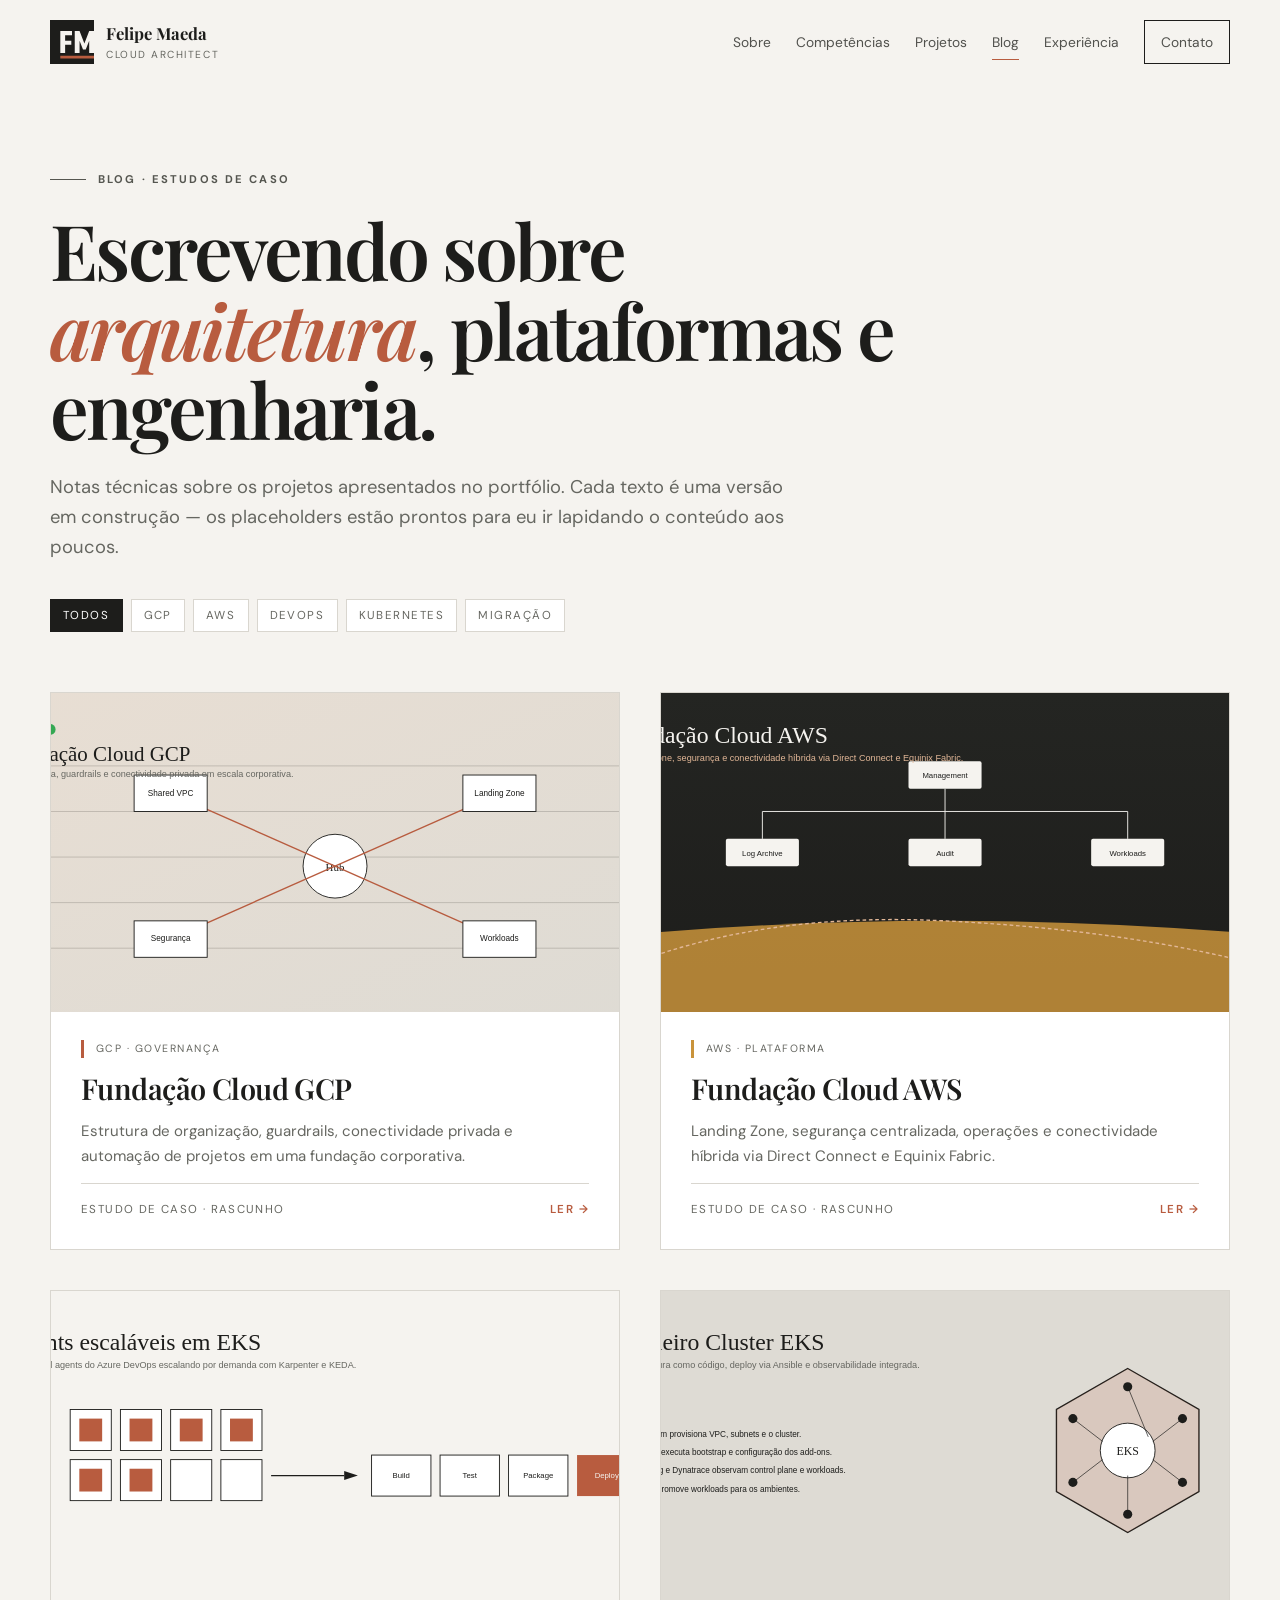
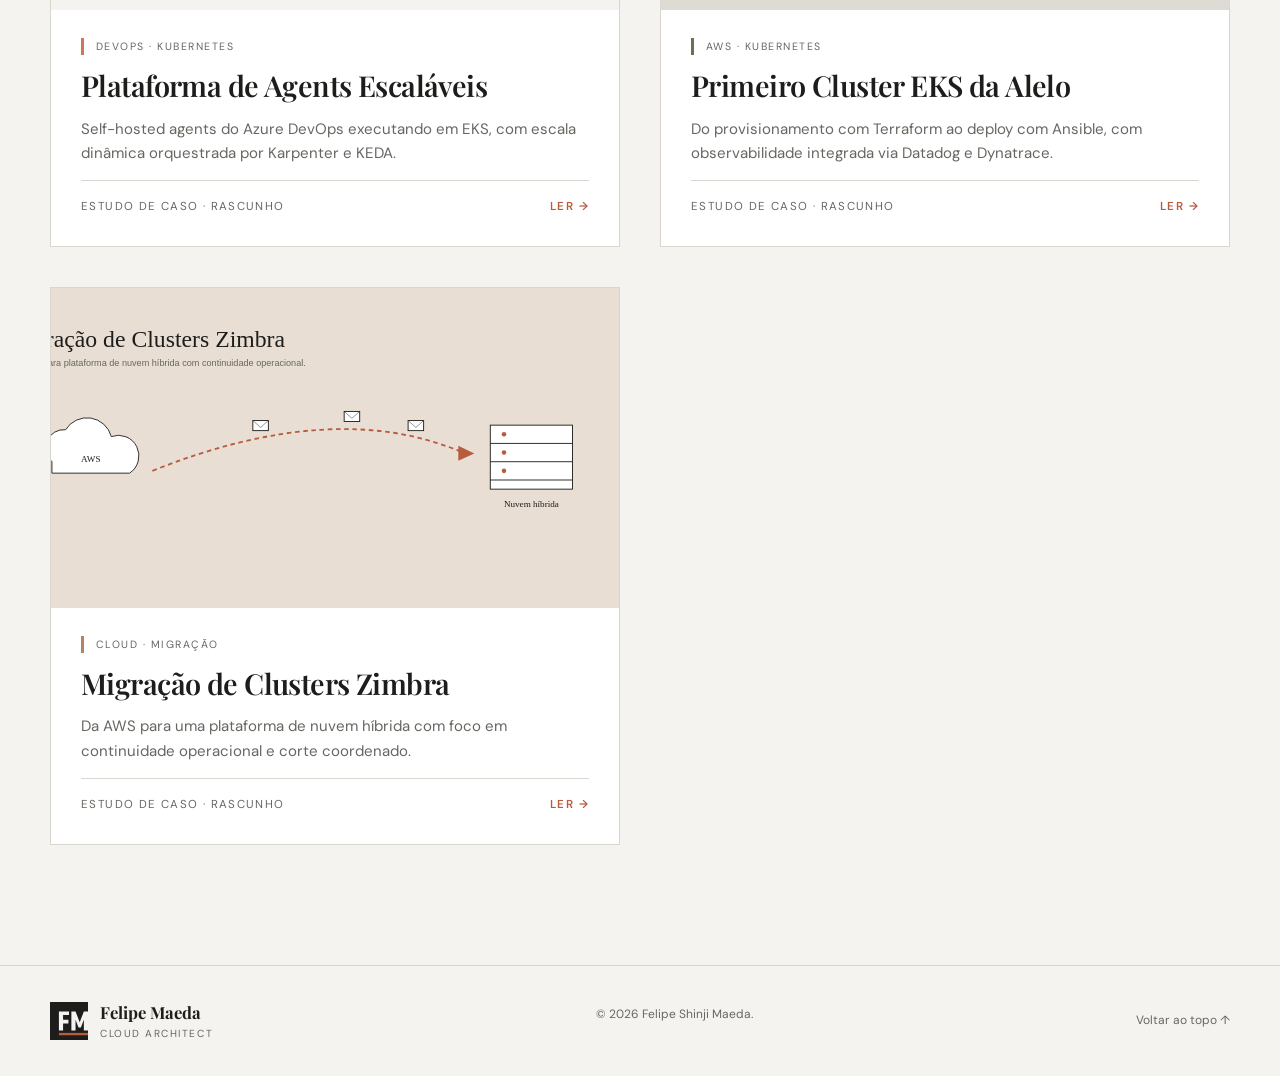
==== blog/index.html @ 9551c61e "Creating a blog space" ====
<!DOCTYPE html>
<html lang="pt-BR">
<head>
  <meta charset="UTF-8">
  <meta name="viewport" content="width=device-width, initial-scale=1.0">
  <meta name="description" content="Blog de Felipe Shinji Maeda — estudos de caso em Cloud, DevOps e Platform Engineering.">
  <meta name="theme-color" content="#f5f3ef">
  <meta property="og:title" content="Blog | Felipe Shinji Maeda">
  <meta property="og:description" content="Estudos de caso em Cloud Architecture, DevOps e Platform Engineering.">
  <meta property="og:type" content="website">
  <title>Blog | Felipe Shinji Maeda</title>
  <link rel="icon" href="../assets/favicon.svg" type="image/svg+xml">
  <link rel="preconnect" href="https://fonts.googleapis.com">
  <link rel="preconnect" href="https://fonts.gstatic.com" crossorigin>
  <link href="https://fonts.googleapis.com/css2?family=DM+Sans:wght@400;500;600;700&family=Playfair+Display:ital,wght@0,600;0,700;1,600&display=swap" rel="stylesheet">
  <link rel="stylesheet" href="../css/style.css">
  <link rel="stylesheet" href="../css/blog.css">
  <script src="../js/blog.js" defer></script>
</head>
<body>
  <a class="skip-link" href="#conteudo">Pular para o conteúdo</a>

  <header class="site-header" id="topo">
    <div class="container header-inner">
      <a class="brand" href="../index.html" aria-label="Voltar ao portfólio">
        <img src="../assets/logo.svg" alt="Logo FM" width="44" height="44">
        <span><strong>Felipe Maeda</strong><small>Cloud Architect</small></span>
      </a>
      <button class="menu-toggle" type="button" aria-label="Abrir menu" aria-controls="main-menu" aria-expanded="false"><span></span><span></span></button>
      <nav class="main-nav" id="main-menu" aria-label="Navegação principal">
        <a href="../index.html#sobre">Sobre</a>
        <a href="../index.html#competencias">Competências</a>
        <a href="../index.html#projetos">Projetos</a>
        <a href="./" class="active">Blog</a>
        <a href="../index.html#experiencia">Experiência</a>
        <a class="nav-cta" href="../index.html#contato">Contato</a>
      </nav>
    </div>
  </header>

  <main id="conteudo">
    <section class="hero blog-hero">
      <div class="container">
        <div class="reveal">
          <p class="overline"><span></span> Blog · Estudos de caso</p>
          <h1>Escrevendo sobre <em>arquitetura</em>, plataformas e engenharia.</h1>
          <p class="hero-lead">Notas técnicas sobre os projetos apresentados no portfólio. Cada texto é uma versão em construção — os placeholders estão prontos para eu ir lapidando o conteúdo aos poucos.</p>
          <div class="blog-filters" aria-label="Filtros temáticos">
            <span class="on">Todos</span>
            <span>GCP</span>
            <span>AWS</span>
            <span>DevOps</span>
            <span>Kubernetes</span>
            <span>Migração</span>
          </div>
        </div>
      </div>
    </section>

    <section class="blog-list">
      <div class="container">
        <div class="blog-grid">

          <a class="blog-card reveal" href="fundacao-cloud-gcp.html" aria-label="Ler: Fundação Cloud GCP">
            <div class="cover"><img src="../assets/projetos/capa-fundacao-gcp.svg" alt="Diagrama hub-and-spoke da fundação GCP"></div>
            <div class="body">
              <p class="tag">GCP · Governança</p>
              <h2>Fundação Cloud GCP</h2>
              <p>Estrutura de organização, guardrails, conectividade privada e automação de projetos em uma fundação corporativa.</p>
              <div class="meta"><span>Estudo de caso · Rascunho</span><span class="cta">Ler →</span></div>
            </div>
          </a>

          <a class="blog-card reveal" href="fundacao-cloud-aws.html" aria-label="Ler: Fundação Cloud AWS">
            <div class="cover"><img src="../assets/projetos/capa-fundacao-aws.svg" alt="Diagrama da AWS Organization com OUs"></div>
            <div class="body">
              <p class="tag aws">AWS · Plataforma</p>
              <h2>Fundação Cloud AWS</h2>
              <p>Landing Zone, segurança centralizada, operações e conectividade híbrida via Direct Connect e Equinix Fabric.</p>
              <div class="meta"><span>Estudo de caso · Rascunho</span><span class="cta">Ler →</span></div>
            </div>
          </a>

          <a class="blog-card reveal" href="plataforma-agents-escalaveis.html" aria-label="Ler: Plataforma de Agents Escaláveis">
            <div class="cover"><img src="../assets/projetos/capa-agents-escalaveis.svg" alt="Grid de agents e pipeline"></div>
            <div class="body">
              <p class="tag devops">DevOps · Kubernetes</p>
              <h2>Plataforma de Agents Escaláveis</h2>
              <p>Self-hosted agents do Azure DevOps executando em EKS, com escala dinâmica orquestrada por Karpenter e KEDA.</p>
              <div class="meta"><span>Estudo de caso · Rascunho</span><span class="cta">Ler →</span></div>
            </div>
          </a>

          <a class="blog-card reveal" href="primeiro-cluster-eks.html" aria-label="Ler: Primeiro Cluster EKS da Alelo">
            <div class="cover"><img src="../assets/projetos/capa-eks-alelo.svg" alt="Ilustração de um cluster Kubernetes"></div>
            <div class="body">
              <p class="tag eks">AWS · Kubernetes</p>
              <h2>Primeiro Cluster EKS da Alelo</h2>
              <p>Do provisionamento com Terraform ao deploy com Ansible, com observabilidade integrada via Datadog e Dynatrace.</p>
              <div class="meta"><span>Estudo de caso · Rascunho</span><span class="cta">Ler →</span></div>
            </div>
          </a>

          <a class="blog-card reveal" href="migracao-zimbra.html" aria-label="Ler: Migração de Clusters Zimbra">
            <div class="cover"><img src="../assets/projetos/capa-migracao-zimbra.svg" alt="Rota de migração de AWS para nuvem híbrida"></div>
            <div class="body">
              <p class="tag migration">Cloud · Migração</p>
              <h2>Migração de Clusters Zimbra</h2>
              <p>Da AWS para uma plataforma de nuvem híbrida com foco em continuidade operacional e corte coordenado.</p>
              <div class="meta"><span>Estudo de caso · Rascunho</span><span class="cta">Ler →</span></div>
            </div>
          </a>

        </div>
      </div>
    </section>
  </main>

  <footer>
    <div class="container footer-inner">
      <a class="brand footer-brand" href="../index.html"><img src="../assets/logo.svg" alt="" width="38" height="38"><span><strong>Felipe Maeda</strong><small>Cloud Architect</small></span></a>
      <p>© <span id="current-year"></span> Felipe Shinji Maeda.</p>
      <a href="#topo">Voltar ao topo ↑</a>
    </div>
  </footer>
</body>
</html>
---- css/style.css ----
:root{--paper:#f5f3ef;--white:#fff;--ink:#1d1d1b;--muted:#666761;--line:#d9d6cf;--soft:#ebe8e2;--charcoal:#242522;--warm:#b85c3f;--ochre:#c9933b;--olive:#697054;--max:1180px;--serif:"Playfair Display",Georgia,serif;--sans:"DM Sans",Arial,sans-serif}*{box-sizing:border-box}html{scroll-behavior:smooth}body{margin:0;background:var(--paper);color:var(--ink);font-family:var(--sans);line-height:1.65}body.menu-open{overflow:hidden}a{color:inherit;text-decoration:none}img{display:block;max-width:100%}.container{width:min(calc(100% - 40px),var(--max));margin:auto}.skip-link{position:fixed;top:-70px;left:20px;z-index:100;background:var(--ink);color:white;padding:10px 16px}.skip-link:focus{top:10px}.site-header{position:fixed;inset:0 0 auto;z-index:20;border-bottom:1px solid transparent;transition:.25s}.site-header.scrolled{background:#f5f3efeb;backdrop-filter:blur(14px);border-color:var(--line)}.header-inner{height:84px;display:flex;align-items:center;justify-content:space-between}.brand{display:flex;align-items:center;gap:12px}.brand strong{display:block;font-family:var(--serif);font-size:1.04rem}.brand small{display:block;color:var(--muted);font-size:.64rem;text-transform:uppercase;letter-spacing:.15em}.main-nav{display:flex;align-items:center;gap:25px;color:#51514d;font-size:.86rem}.main-nav a{position:relative}.main-nav a:not(.nav-cta):after{content:"";position:absolute;left:0;right:100%;bottom:-7px;height:1px;background:var(--warm);transition:.25s}.main-nav a:hover:after,.main-nav a.active:after{right:0}.nav-cta{padding:10px 16px;border:1px solid var(--ink)}.menu-toggle{display:none;background:none;border:0;width:42px;height:42px;padding:10px}.menu-toggle span{display:block;height:1px;background:var(--ink);margin:7px 0;transition:.25s}.section{padding:115px 0;scroll-margin-top:80px}.hero{padding-top:150px;padding-bottom:70px}.hero-grid{display:grid;grid-template-columns:1.45fr .55fr;gap:80px;align-items:center;min-height:620px}.overline{display:flex;align-items:center;gap:12px;font-size:.7rem;font-weight:700;text-transform:uppercase;letter-spacing:.19em;color:#555650}.overline span{width:36px;height:1px;background:currentColor}.overline.warm{color:var(--warm)}.overline.light{color:#e5b58e}h1,h2,h3,p{margin-top:0}h1,h2{font-family:var(--serif);font-weight:600;letter-spacing:-.035em;line-height:1.03}h1{font-size:clamp(3.4rem,7.2vw,6.8rem);margin:25px 0 30px;max-width:880px}h1 em{font-weight:600;color:var(--warm)}h2{font-size:clamp(2.5rem,5vw,4.2rem);margin:16px 0 22px}.hero-lead{max-width:720px;color:var(--muted);font-size:1.15rem}.hero-lead strong{color:var(--ink)}.hero-actions{display:flex;flex-wrap:wrap;gap:10px;margin-top:32px}.button{display:inline-flex;align-items:center;justify-content:center;gap:18px;padding:13px 18px;border:1px solid var(--ink);font-size:.84rem;font-weight:600;transition:.2s}.button:hover{transform:translateY(-2px)}.button-dark{background:var(--ink);color:white}.button-light{background:transparent}.quick-links{display:flex;gap:24px;list-style:none;padding:0;margin:32px 0 0;color:var(--muted);font-size:.8rem}.quick-links a:hover{color:var(--warm)}.profile-card{max-width:380px;justify-self:end}.portrait-wrap{position:relative;background:#dfdcd5;padding:12px}.portrait-wrap>img{width:100%;aspect-ratio:4/5;object-fit:cover}.availability{position:absolute;left:-26px;bottom:24px;background:white;padding:10px 13px;box-shadow:0 12px 30px #0001;font-size:.72rem}.availability i{display:inline-block;width:7px;height:7px;border-radius:50%;background:var(--olive);margin-right:7px}.profile-meta{display:flex;justify-content:space-between;gap:20px;padding-top:18px}.profile-meta span{text-transform:uppercase;letter-spacing:.14em;color:var(--muted);font-size:.62rem}.profile-meta strong{font-family:var(--serif);font-size:.95rem;text-align:right}.metrics{display:grid;grid-template-columns:repeat(4,1fr);margin-top:45px;border-block:1px solid var(--line)}.metrics div{padding:24px 0}.metrics div+div{border-left:1px solid var(--line);padding-left:32px}.metrics strong{display:block;font-family:var(--serif);font-size:2.2rem}.metrics span{font-size:.67rem;text-transform:uppercase;letter-spacing:.12em;color:var(--muted)}.section-white{background:var(--white)}.two-column,.education-layout{display:grid;grid-template-columns:.75fr 1.25fr;gap:90px}.section-heading p:not(.overline){color:var(--muted);max-width:650px}.section-heading.wide{max-width:780px;margin-bottom:55px}.large-copy{font-family:var(--serif);font-size:1.6rem;line-height:1.4;color:var(--ink)}.about-copy>p:not(.large-copy){color:var(--muted);max-width:720px}.principles{margin-top:45px;border-top:1px solid var(--line)}.principles article{display:grid;grid-template-columns:40px 220px 1fr;gap:20px;padding:24px 0;border-bottom:1px solid var(--line)}.principles b{color:var(--warm);font-size:.75rem}.principles h3{font-family:var(--serif);margin:0}.principles p{color:var(--muted);font-size:.88rem;margin:0}.skills-grid{display:grid;grid-template-columns:repeat(3,1fr);border-top:1px solid var(--line);border-left:1px solid var(--line)}.skill-card{min-height:250px;padding:30px;border-right:1px solid var(--line);border-bottom:1px solid var(--line);background:#ffffff25;transition:.25s}.skill-card:hover{background:white}.skill-number{color:var(--warm);font-size:.7rem}.skill-card h3{font-family:var(--serif);font-size:1.45rem;margin:55px 0 14px}.skill-card p{color:var(--muted);font-size:.88rem}.skill-card-accent{background:#e8ded3}.section-dark{background:var(--charcoal);color:#f7f4ee}.section-dark .section-heading p:not(.overline){color:#aaa9a3}.project{display:grid;grid-template-columns:70px 1fr 260px;gap:30px;padding:42px 0;border-top:1px solid #484944}.project:last-child{border-bottom:1px solid #484944}.project-index{font-family:var(--serif);color:#777873;font-size:1.1rem}.project-main h3{font-family:var(--serif);font-size:2rem;margin:9px 0 14px}.project-main>p:not(.project-tag){color:#b8b7b1;max-width:680px}.project-tag{display:inline-block;margin:0;padding-left:12px;border-left:3px solid var(--warm);font-size:.67rem;text-transform:uppercase;letter-spacing:.13em}.project-tag.aws{border-color:var(--ochre)}.project-tag.devops{border-color:#ce765b}.project-tag.eks{border-color:#92966b}.project-tag.migration{border-color:#b48264}.project-main ul{display:flex;flex-wrap:wrap;list-style:none;padding:0;margin:20px 0 0;gap:7px}.project-main li{padding:5px 9px;border:1px solid #50514c;font-size:.69rem;color:#bdbcba}.project-result{align-self:end;color:#e2b797;font-family:var(--serif);font-style:italic;line-height:1.4}.timeline{max-width:1020px}.timeline-item{display:grid;grid-template-columns:150px 30px 1fr}.timeline-period{padding-top:7px;color:var(--muted);font-size:.72rem;text-transform:uppercase;letter-spacing:.12em}.timeline-marker{position:relative;border-left:1px solid var(--line)}.timeline-marker:before{content:"";position:absolute;left:-5px;top:8px;width:9px;height:9px;border-radius:50%;background:var(--warm)}.timeline-content{padding:0 0 50px 35px}.timeline-content .company{margin:0;color:var(--warm);font-size:.75rem;font-weight:700;text-transform:uppercase;letter-spacing:.12em}.timeline-content h3{font-family:var(--serif);font-size:1.7rem;margin:6px 0 12px}.timeline-content>p:not(.company),.timeline-content li{color:var(--muted)}.timeline-content ul{padding-left:18px}.education-content{border-top:1px solid var(--line)}.education{display:grid;grid-template-columns:130px 1fr 1fr;align-items:center;padding:25px 0;border-bottom:1px solid var(--line)}.education span{color:var(--warm);font-size:.72rem}.education h3{font-family:var(--serif);margin:0}.education p{color:var(--muted);margin:0}.certifications{padding-top:40px}.certifications h3{font-family:var(--serif);font-size:1.5rem}.cert-grid{display:grid;grid-template-columns:repeat(2,1fr);gap:8px}.cert-grid span{background:white;border:1px solid var(--line);padding:12px 14px;font-size:.79rem}.contact-section{background:var(--warm);padding:80px 0}.contact-card{text-align:center;color:white}.contact-card .overline{justify-content:center}.contact-card h2{max-width:800px;margin:20px auto}.contact-card>p:not(.overline){max-width:650px;margin:0 auto;color:#f3d9ce}.centered{justify-content:center}.button-paper{background:var(--paper);color:var(--ink);border-color:var(--paper)}.button-outline{color:white;border-color:#ffffff80}footer{background:var(--paper);border-top:1px solid var(--line)}.footer-inner{min-height:110px;display:flex;align-items:center;justify-content:space-between;gap:20px;color:var(--muted);font-size:.75rem}.footer-brand{color:var(--ink)}.reveal{opacity:0;transform:translateY(16px);transition:opacity .65s,transform .65s}.reveal.visible{opacity:1;transform:none}
@media(max-width:900px){.hero-grid{grid-template-columns:1fr}.profile-card{justify-self:start;max-width:330px}.two-column,.education-layout{grid-template-columns:1fr;gap:30px}.skills-grid{grid-template-columns:repeat(2,1fr)}.project{grid-template-columns:50px 1fr}.project-result{grid-column:2}.principles article{grid-template-columns:35px 1fr}.principles p{grid-column:2}.education{grid-template-columns:110px 1fr}.education p{grid-column:2}.metrics{grid-template-columns:repeat(2,1fr)}}
@media(max-width:720px){.container{width:min(calc(100% - 28px),var(--max))}.section{padding:82px 0}.hero{padding-top:110px}.main-nav{display:none;position:fixed;inset:84px 14px auto;background:var(--white);border:1px solid var(--line);padding:20px;flex-direction:column;align-items:stretch;box-shadow:0 20px 50px #0002}.main-nav.open{display:flex}.menu-toggle{display:block}.menu-toggle.active span:first-child{transform:translateY(4px) rotate(45deg)}.menu-toggle.active span:last-child{transform:translateY(-4px) rotate(-45deg)}h1{font-size:3.25rem}.quick-links{gap:12px;flex-direction:column}.profile-card{max-width:100%}.availability{left:10px}.skills-grid{grid-template-columns:1fr}.project{grid-template-columns:38px 1fr;gap:12px}.project-main h3{font-size:1.55rem}.metrics div+div{padding-left:14px}.metrics div{padding:18px 5px}.metrics strong{font-size:1.7rem}.metrics span{font-size:.58rem}.timeline-item{grid-template-columns:1fr 22px}.timeline-period{grid-column:1}.timeline-marker{grid-column:2;grid-row:1/3}.timeline-content{grid-column:1;padding:10px 10px 45px 0}.education{grid-template-columns:1fr}.education p{grid-column:1}.cert-grid{grid-template-columns:1fr}.footer-inner{padding:30px 0;flex-direction:column;align-items:flex-start}}
@media(prefers-reduced-motion:reduce){html{scroll-behavior:auto}.reveal{opacity:1;transform:none;transition:none}}

a.project{transition:background .25s,transform .25s;cursor:pointer}
a.project:hover{background:#2b2c28}
a.project:hover .project-main h3{color:#f7d8c1}
a.project:hover .project-result{color:#f5f3ef}
a.project:focus-visible{outline:2px solid var(--warm);outline-offset:2px}
---- css/blog.css ----
/* Blog list page — reutiliza tokens do style.css */
.blog-hero{padding:170px 0 30px}
.blog-hero h1{font-size:clamp(3rem,6vw,5.6rem);margin:22px 0 24px}
.blog-hero .hero-lead{max-width:760px}
.blog-filters{display:flex;flex-wrap:wrap;gap:8px;margin-top:36px}
.blog-filters span{padding:6px 12px;border:1px solid var(--line);font-size:.72rem;color:var(--muted);text-transform:uppercase;letter-spacing:.13em;background:#fff}
.blog-filters span.on{background:var(--ink);color:#fff;border-color:var(--ink)}
.blog-list{padding:30px 0 120px}
.blog-grid{display:grid;grid-template-columns:repeat(2,1fr);gap:40px}
.blog-card{display:flex;flex-direction:column;background:#fff;border:1px solid var(--line);transition:transform .25s,box-shadow .25s}
.blog-card:hover{transform:translateY(-4px);box-shadow:0 20px 40px #00000010}
.blog-card .cover{aspect-ratio:16/9;overflow:hidden;background:var(--soft)}
.blog-card .cover img{width:100%;height:100%;object-fit:cover}
.blog-card .body{padding:28px 30px 30px;display:flex;flex-direction:column;flex:1;gap:14px}
.blog-card .tag{display:inline-block;padding-left:12px;border-left:3px solid var(--warm);font-size:.66rem;text-transform:uppercase;letter-spacing:.14em;color:var(--muted)}
.blog-card .tag.aws{border-color:var(--ochre)}
.blog-card .tag.devops{border-color:#ce765b}
.blog-card .tag.eks{border-color:var(--olive)}
.blog-card .tag.migration{border-color:#b48264}
.blog-card h2{font-family:var(--serif);font-size:1.8rem;margin:0;letter-spacing:-.02em;line-height:1.15}
.blog-card p{color:var(--muted);margin:0;font-size:.94rem}
.blog-card .meta{display:flex;align-items:center;justify-content:space-between;color:var(--muted);font-size:.72rem;margin-top:auto;padding-top:16px;border-top:1px solid var(--line)}
.blog-card .meta span{text-transform:uppercase;letter-spacing:.12em}
.blog-card .cta{color:var(--warm);font-weight:600}
@media(max-width:900px){.blog-grid{grid-template-columns:1fr;gap:26px}}
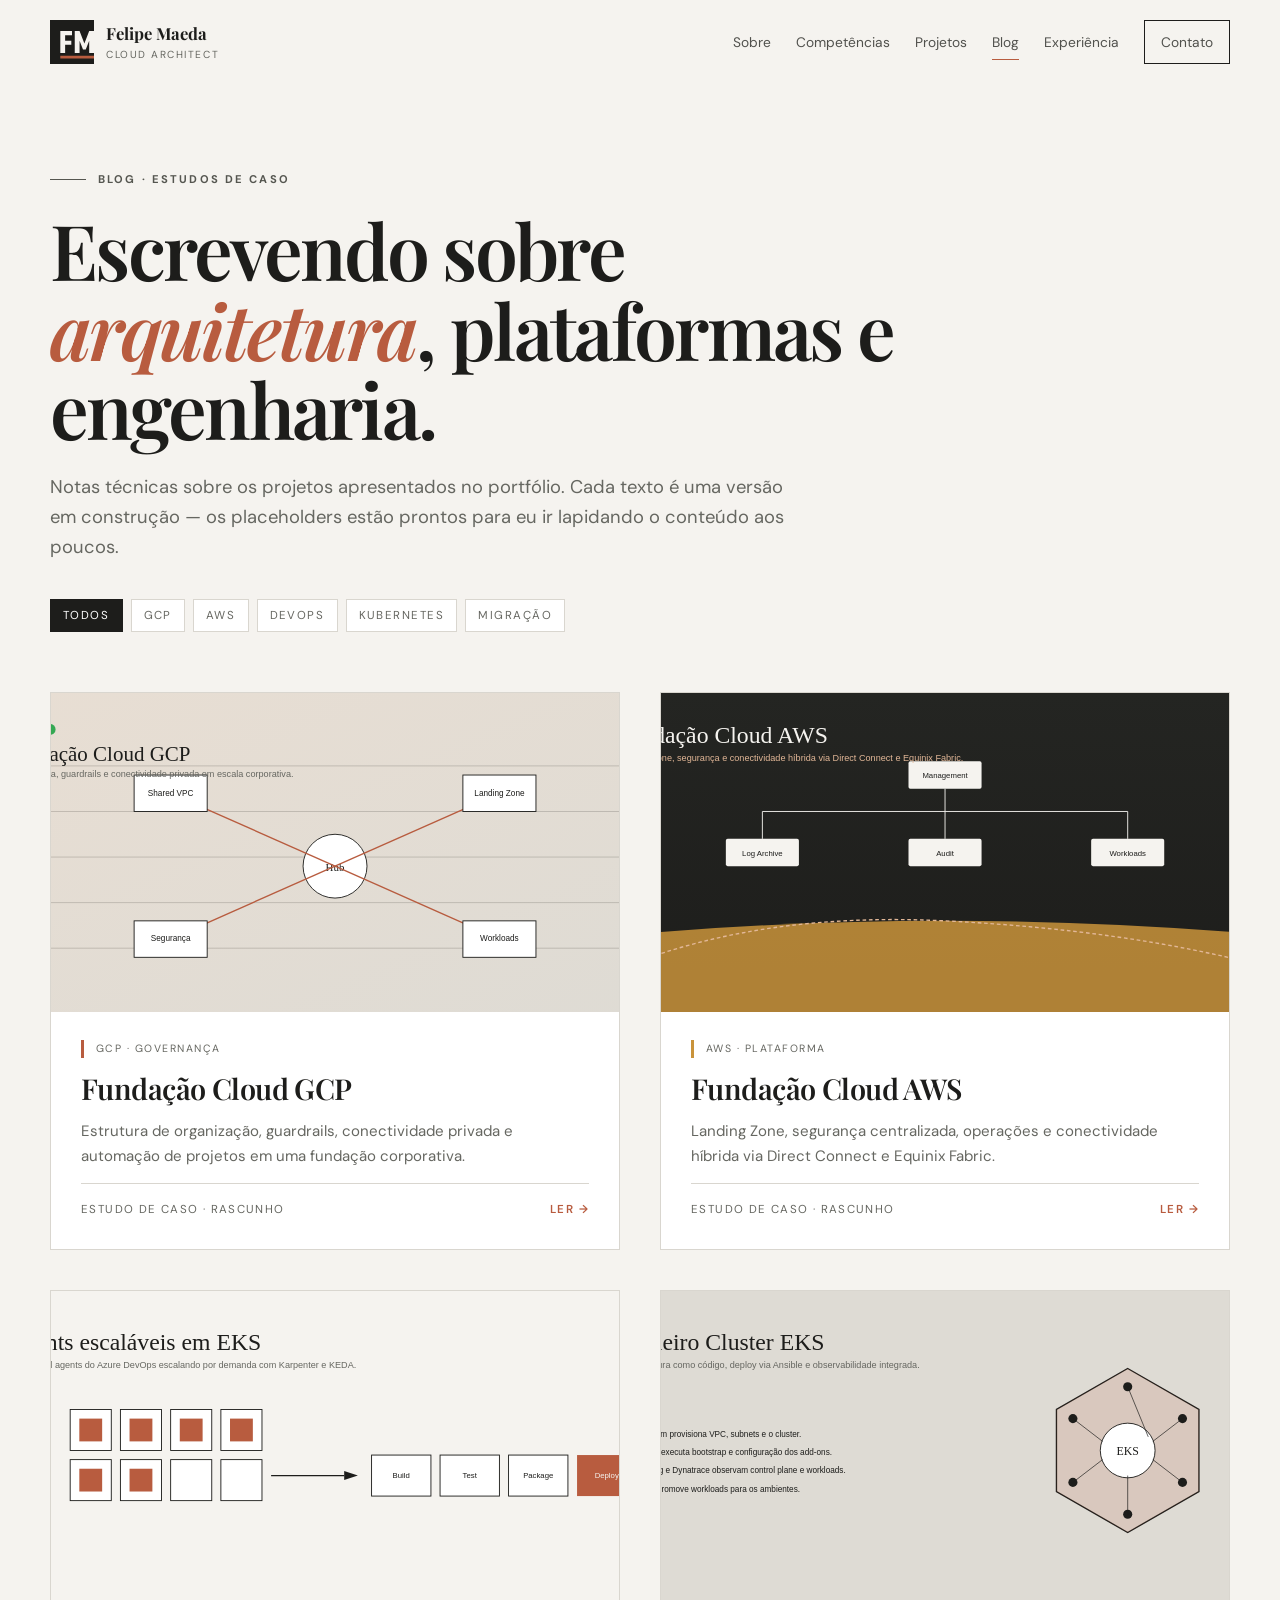
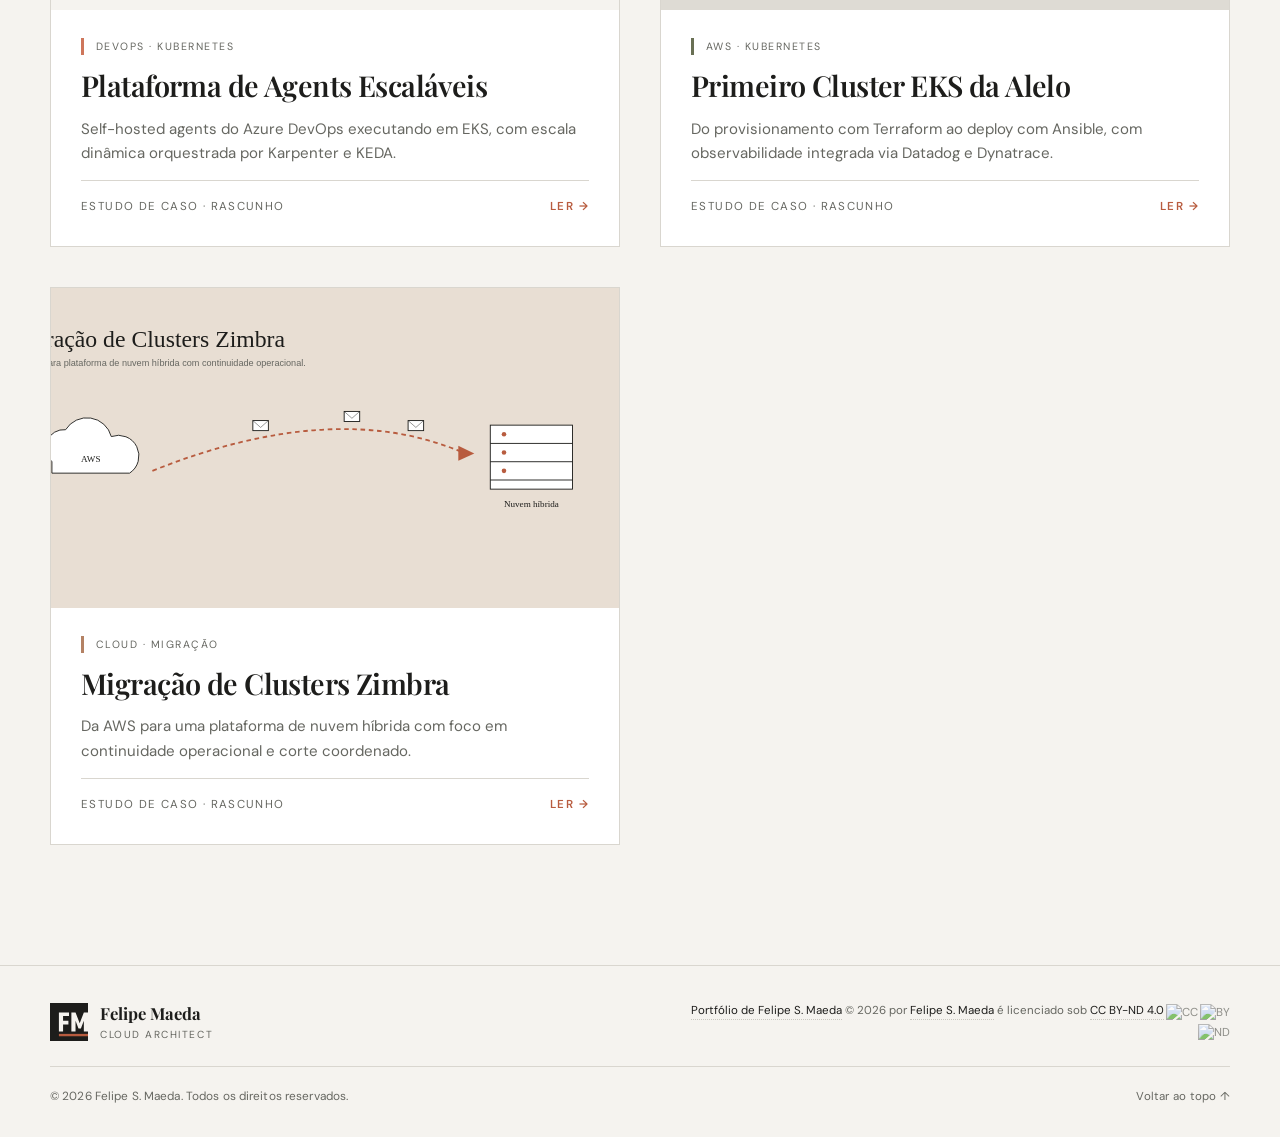
==== commit 1596f660: "Creating" ====
--- a/blog/index.html
+++ b/blog/index.html
@@ -117,10 +117,22 @@
   </main>
 
   <footer>
-    <div class="container footer-inner">
-      <a class="brand footer-brand" href="../index.html"><img src="../assets/logo.svg" alt="" width="38" height="38"><span><strong>Felipe Maeda</strong><small>Cloud Architect</small></span></a>
-      <p>© <span id="current-year"></span> Felipe Shinji Maeda.</p>
-      <a href="#topo">Voltar ao topo ↑</a>
+    <div class="container site-foot">
+      <div class="site-foot-top">
+        <a class="brand footer-brand" href="../index.html" aria-label="Voltar ao portfólio">
+          <img src="../assets/logo.svg" alt="" width="38" height="38">
+          <span><strong>Felipe Maeda</strong><small>Cloud Architect</small></span>
+        </a>
+        <p class="cc-block">
+          <a href="../license.html">Portfólio de Felipe S. Maeda</a> © 2026 por
+          <a href="https://felipemaeda.dev.br/">Felipe S. Maeda</a> é licenciado sob
+          <a href="https://creativecommons.org/licenses/by-nd/4.0/" target="_blank" rel="noreferrer">CC BY-ND 4.0</a><img src="https://mirrors.creativecommons.org/presskit/icons/cc.svg" alt="CC"><img src="https://mirrors.creativecommons.org/presskit/icons/by.svg" alt="BY"><img src="https://mirrors.creativecommons.org/presskit/icons/nd.svg" alt="ND">
+        </p>
+      </div>
+      <div class="site-foot-bot">
+        <p>© 2026 Felipe S. Maeda. Todos os direitos reservados.</p>
+        <a class="back-to-top" href="#topo">Voltar ao topo ↑</a>
+      </div>
     </div>
   </footer>
 </body>
--- a/css/style.css
+++ b/css/style.css
@@ -8,3 +8,40 @@
 a.project:hover .project-main h3{color:#f7d8c1}
 a.project:hover .project-result{color:#f5f3ef}
 a.project:focus-visible{outline:2px solid var(--warm);outline-offset:2px}
+
+/* Rodapé em duas linhas: marca + selo CC / copyright + voltar ao topo ------- */
+footer{background:var(--paper);border-top:1px solid var(--line)}
+.site-foot{padding:34px 0 30px;display:flex;flex-direction:column;gap:22px}
+.site-foot-top{display:flex;flex-wrap:wrap;align-items:center;justify-content:space-between;gap:18px 40px}
+.site-foot-bot{display:flex;flex-wrap:wrap;align-items:center;justify-content:space-between;gap:10px 24px;padding-top:20px;border-top:1px solid var(--line);color:var(--muted);font-size:.74rem}
+.site-foot-bot p{margin:0;letter-spacing:.01em}
+.site-foot-bot .back-to-top{color:var(--muted);font-size:.72rem;letter-spacing:.02em;transition:color .2s}
+.site-foot-bot .back-to-top:hover{color:var(--warm)}
+.cc-block{margin:0;font-size:.72rem;line-height:1.55;color:var(--muted);max-width:540px;text-align:right}
+.cc-block a{color:var(--ink);border-bottom:1px dotted #c9c7bf;padding-bottom:1px;transition:.2s}
+.cc-block a:hover{color:var(--warm);border-color:var(--warm)}
+.cc-block img{width:14px;height:14px;margin-left:.18em;display:inline;vertical-align:-2px;opacity:.72;transition:opacity .2s}
+.cc-block:hover img{opacity:1}
+@media(max-width:720px){.cc-block{text-align:left;max-width:none}.site-foot-top{align-items:flex-start}}
+
+/* Página de licença --------------------------------------------------------- */
+.license-hero{padding:170px 0 30px}
+.license-hero h1{font-size:clamp(2.8rem,5.6vw,5rem);margin:22px 0 24px}
+.license-hero .hero-lead{max-width:760px}
+.license-layout{display:grid;grid-template-columns:1.35fr .65fr;gap:70px;align-items:start}
+.license-card h2{font-size:clamp(1.9rem,3.2vw,2.7rem);margin:12px 0 30px}
+.license-permissions{display:grid;grid-template-columns:repeat(2,1fr);gap:0;border-top:1px solid var(--line);border-left:1px solid var(--line)}
+.license-permissions article{padding:26px 28px;border-right:1px solid var(--line);border-bottom:1px solid var(--line);background:#ffffff70;transition:background .25s}
+.license-permissions article:hover{background:#fff}
+.license-permissions h3{font-family:var(--serif);margin:14px 0 8px;font-size:1.25rem}
+.license-permissions p{color:var(--muted);font-size:.88rem;margin:0}
+.license-permissions .badge{display:inline-block;padding:3px 9px;font-size:.62rem;letter-spacing:.14em;text-transform:uppercase;font-weight:700;border:1px solid var(--line);color:var(--muted)}
+.license-permissions .badge.yes{color:var(--olive);border-color:var(--olive)}
+.license-permissions .badge.conditions{color:var(--ochre);border-color:var(--ochre)}
+.license-permissions .badge.no{color:var(--warm);border-color:var(--warm)}
+.license-note{margin:28px 0 0;font-size:.86rem;color:var(--muted)}
+.license-note a{color:var(--warm);border-bottom:1px dotted var(--warm)}
+.license-badge{background:var(--white);border:1px solid var(--line);padding:28px 26px;position:sticky;top:110px}
+.license-badge .cc-block{margin-bottom:22px;max-width:none;font-size:.82rem}
+.license-badge .button{width:100%}
+@media(max-width:900px){.license-layout{grid-template-columns:1fr;gap:36px}.license-badge{position:static}.license-permissions{grid-template-columns:1fr}}
